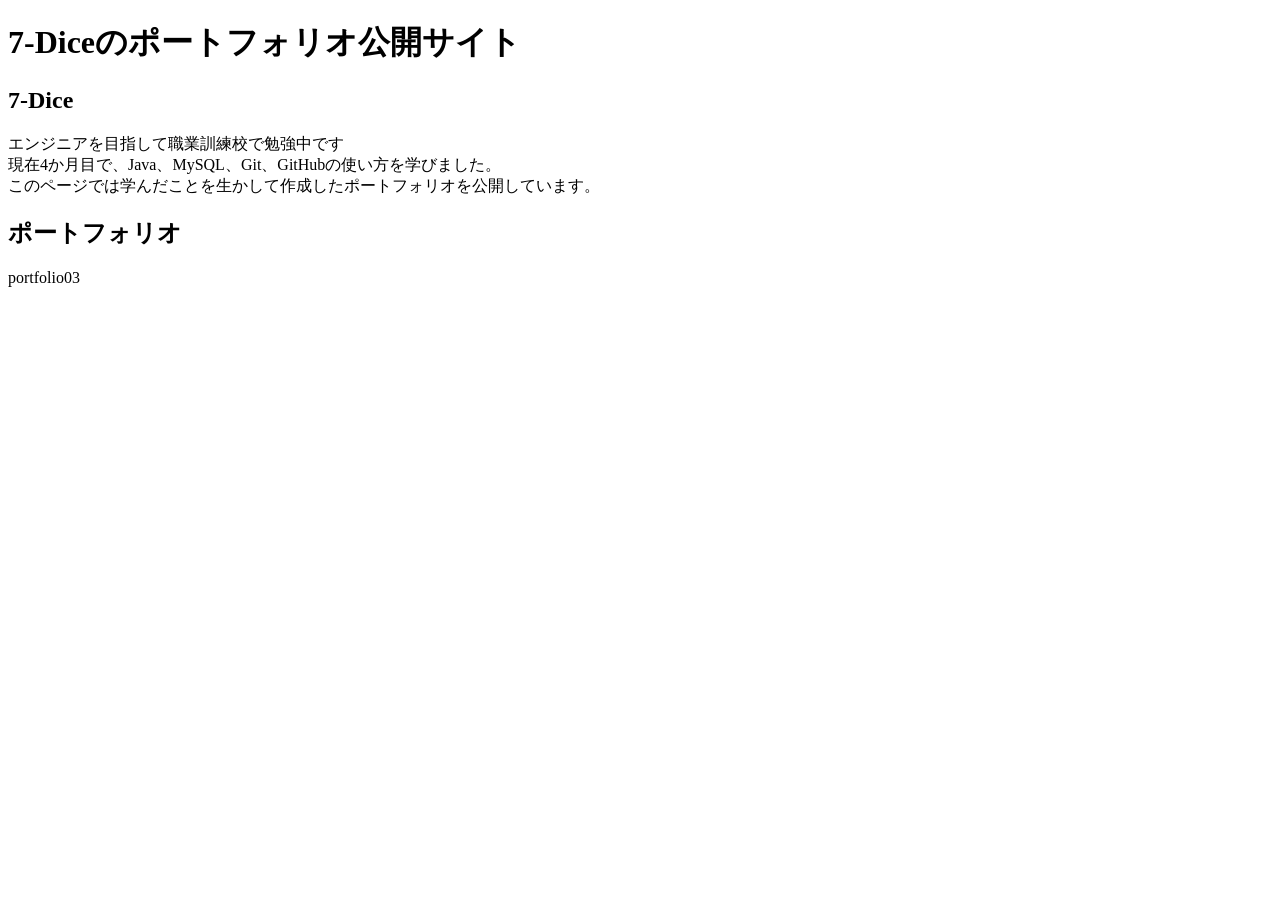
==== index.html @ d905301f "Add initial HTML structure for portfolio site" ====
<!DOCTYPE html>
<html lang="ja">
<head>
    <meta charset="UTF-8">
    <meta name="viewport" content="width=device-width, initial-scale=1.0">
    <title>ポートフォリオ公開サイト</title>
</head>
<body>
    <h1>7-Diceのポートフォリオ公開サイト</h1>
    <h2>7-Dice</h2>
    <p>
        エンジニアを目指して職業訓練校で勉強中です<br>
        現在4か月目で、Java、MySQL、Git、GitHubの使い方を学びました。<br>
        このページでは学んだことを生かして作成したポートフォリオを公開しています。
    </p>
    <h2>ポートフォリオ</h2>
    <p>portfolio03</p>
</body>
</html>
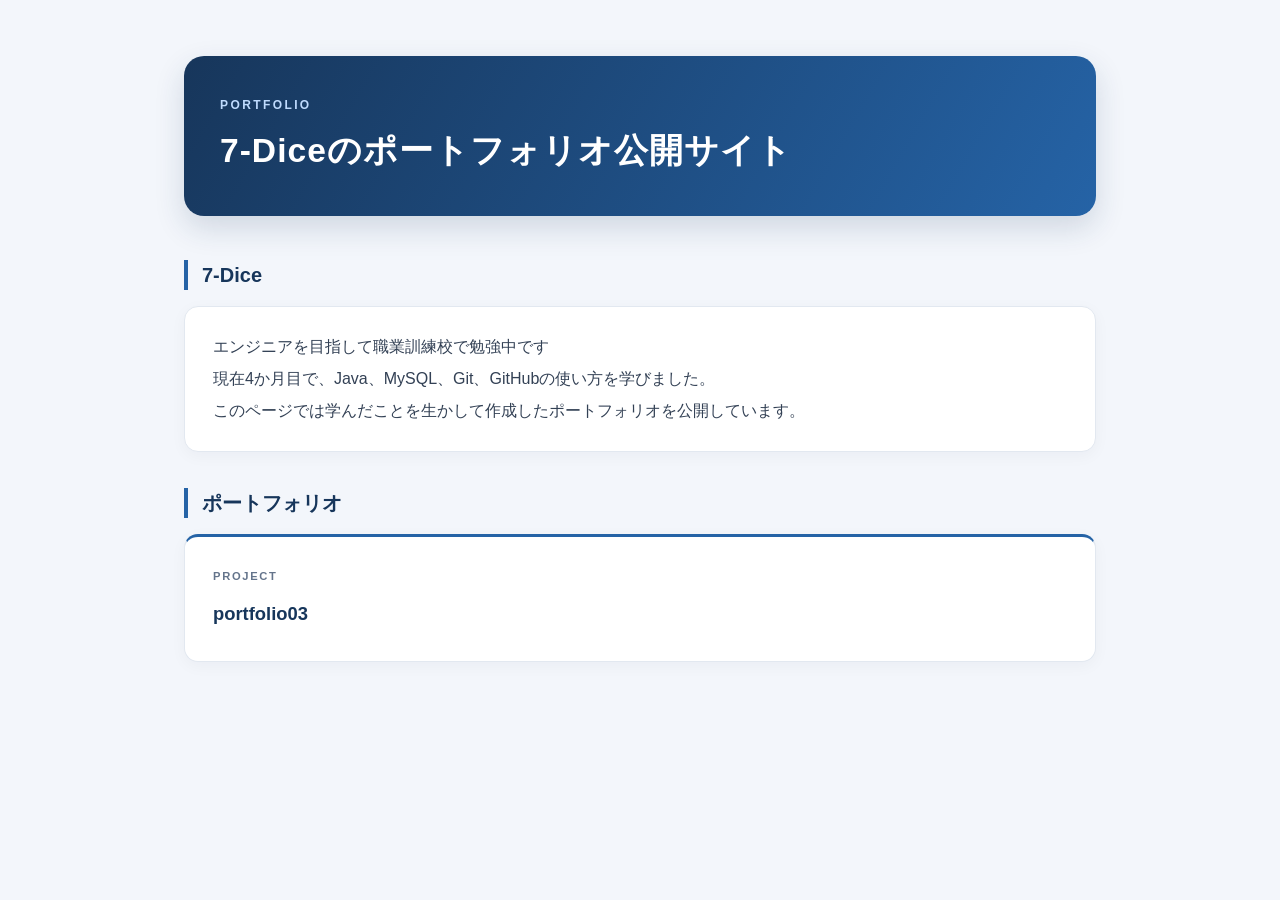
==== commit eaa6ddcc: "feat: CSS追加 CSS追加、index.htmlに以下の変更を実施 - headタグ内にlinkタグ追加 - pタグにclass追加" ====
--- a/index.html
+++ b/index.html
@@ -3,7 +3,7 @@
 <head>
     <meta charset="UTF-8">
     <meta name="viewport" content="width=device-width, initial-scale=1.0">
-    <title>ポートフォリオ公開サイト</title>
+	<link rel="stylesheet" href="lib/style.css">
 </head>
 <body>
     <h1>7-Diceのポートフォリオ公開サイト</h1>
@@ -14,6 +14,6 @@
         このページでは学んだことを生かして作成したポートフォリオを公開しています。
     </p>
     <h2>ポートフォリオ</h2>
-    <p>portfolio03</p>
+    <p class="portfolio-card">portfolio03</p>
 </body>
 </html>
--- a/lib/style.css
+++ b/lib/style.css
@@ -0,0 +1,140 @@
+@charset "UTF-8";
+/* 余白や枠線を含めて、要素のサイズを計算する */
+* {
+    box-sizing: border-box;
+}
+
+/* ページ全体の背景 */
+html {
+    min-height: 100%;
+    background-color: #f3f6fb;
+}
+
+/* コンテンツを中央に配置する */
+body {
+    max-width: 960px;
+    margin: 0 auto;
+    padding: 56px 24px 80px;
+
+    font-family: "Segoe UI", "Hiragino Kaku Gothic ProN",
+        "Yu Gothic", Meiryo, sans-serif;
+
+    color: #334155;
+    line-height: 1.8;
+    overflow-wrap: anywhere;
+}
+
+/* サイトのタイトル */
+h1 {
+    margin: 0 0 44px;
+    padding: 40px 36px;
+    border-radius: 20px;
+
+    background: linear-gradient(120deg, #17365b, #2563a6);
+    box-shadow: 0 12px 30px rgba(23, 54, 91, 0.16);
+
+    color: #ffffff;
+    font-size: clamp(1.5rem, 3.5vw, 2.1rem);
+    line-height: 1.5;
+    letter-spacing: 0.03em;
+}
+
+/* タイトルの上に添える小さなラベル */
+h1::before {
+    content: "PORTFOLIO";
+    display: block;
+    margin-bottom: 12px;
+
+    color: #bfdbfe;
+    font-size: 0.75rem;
+    font-weight: 600;
+    letter-spacing: 0.2em;
+}
+
+/* 「自己紹介」「ポートフォリオ」の見出し */
+h2 {
+    margin: 36px 0 16px;
+    padding-left: 14px;
+    border-left: 4px solid #2563a6;
+
+    color: #17365b;
+    font-size: 1.25rem;
+    line-height: 1.5;
+}
+
+/* 本文を白いカードとして表示する */
+p {
+    margin: 0;
+    padding: 24px 28px;
+
+    border: 1px solid #e2e8f0;
+    border-radius: 14px;
+    background-color: #ffffff;
+    box-shadow: 0 4px 16px rgba(15, 23, 42, 0.04);
+
+    line-height: 2;
+}
+
+/* 作品紹介用のカード */
+.portfolio-card {
+    padding: 28px;
+    border-top: 3px solid #2563a6;
+
+    color: #17365b;
+    font-size: 1.15rem;
+    font-weight: 700;
+}
+
+/* 作品名の上に添える小さなラベル */
+.portfolio-card::before {
+    content: "PROJECT";
+    display: block;
+    margin-bottom: 8px;
+
+    color: #64748b;
+    font-size: 0.7rem;
+    font-weight: 600;
+    letter-spacing: 0.15em;
+}
+
+/* リンクを追加した場合の見た目 */
+a {
+    color: #1d5c9f;
+    text-decoration-thickness: 1px;
+    text-underline-offset: 4px;
+}
+
+/* リンクにマウスを乗せたとき */
+a:hover {
+    color: #123b68;
+    text-decoration-thickness: 2px;
+}
+
+/* キーボードでリンクを選択したとき */
+a:focus-visible {
+    outline: 3px solid #2563a6;
+    outline-offset: 5px;
+}
+
+/* スマートフォンなど、画面が狭い場合 */
+@media (max-width: 600px) {
+    body {
+        padding: 28px 16px 48px;
+    }
+
+    h1 {
+        margin-bottom: 32px;
+        padding: 28px 20px;
+        border-radius: 16px;
+    }
+
+    h2 {
+        margin-top: 28px;
+        font-size: 1.1rem;
+    }
+
+    p,
+    .portfolio-card {
+        padding: 20px;
+    }
+}
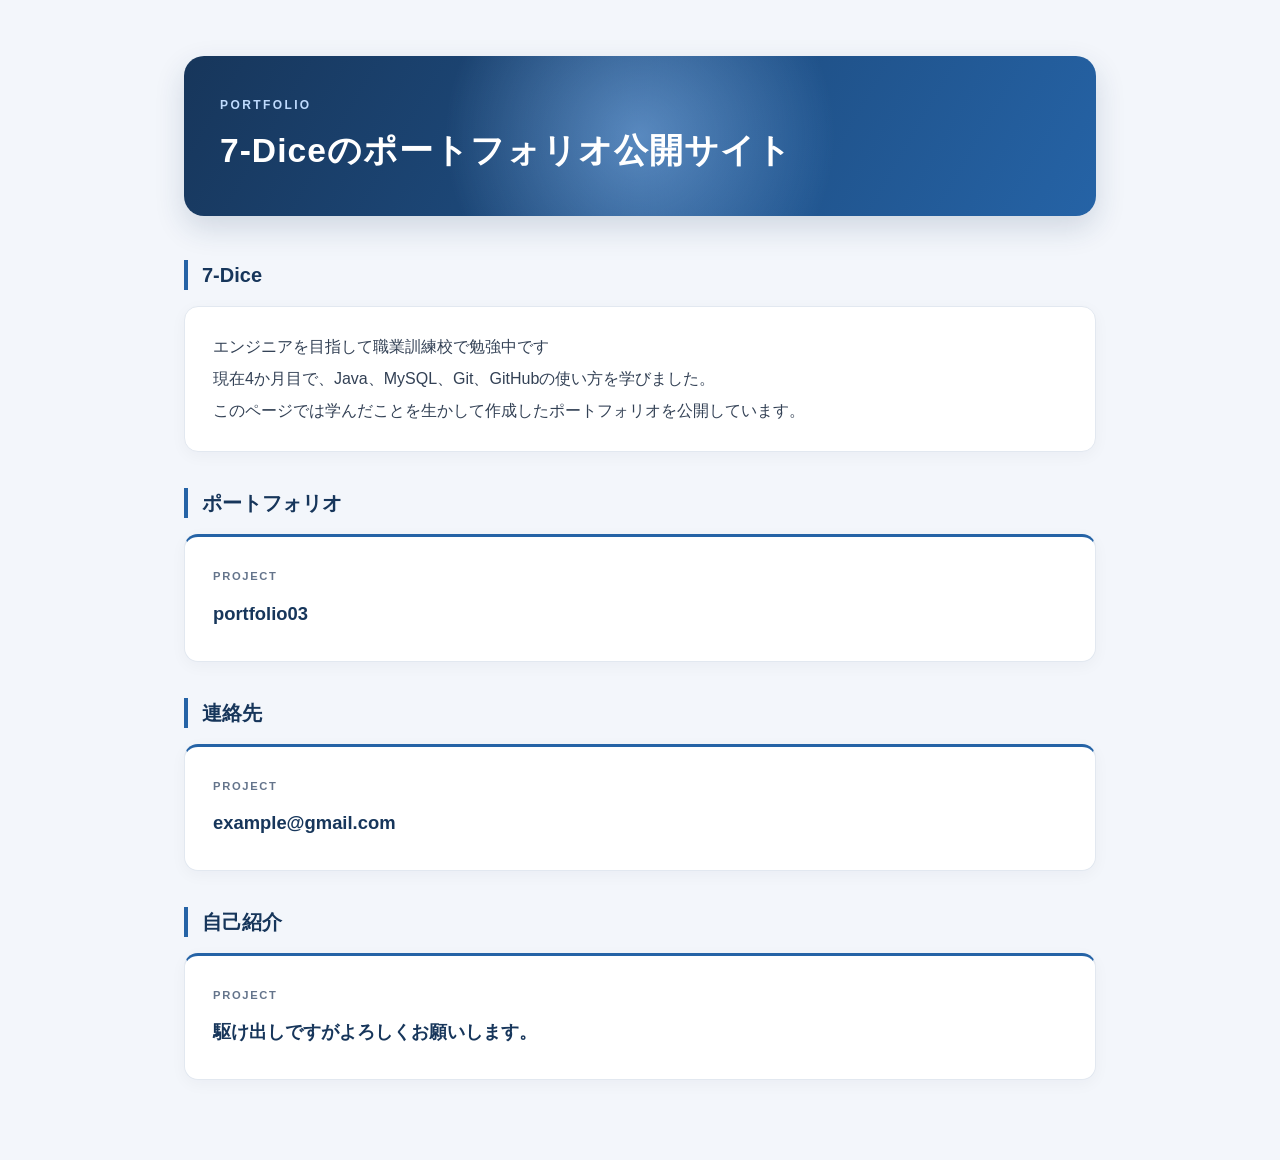
==== commit 02040521: "feat: JavaScript実装 - JS実装およびCSS手直し - 表示内容一部追加" ====
--- a/index.html
+++ b/index.html
@@ -15,5 +15,10 @@
     </p>
     <h2>ポートフォリオ</h2>
     <p class="portfolio-card">portfolio03</p>
+	<h2>連絡先</h2>
+	<p class="portfolio-card">example@gmail.com</p>
+	<h2>自己紹介</h2>
+	<p class="portfolio-card">駆け出しですがよろしくお願いします。</p>
+	<script src="lib/script.js"></script>
 </body>
 </html>
--- a/lib/style.css
+++ b/lib/style.css
@@ -1,4 +1,3 @@
-@charset "UTF-8";
 /* 余白や枠線を含めて、要素のサイズを計算する */
 * {
     box-sizing: border-box;
@@ -15,10 +14,8 @@
     max-width: 960px;
     margin: 0 auto;
     padding: 56px 24px 80px;
-
     font-family: "Segoe UI", "Hiragino Kaku Gothic ProN",
         "Yu Gothic", Meiryo, sans-serif;
-
     color: #334155;
     line-height: 1.8;
     overflow-wrap: anywhere;
@@ -29,10 +26,8 @@
     margin: 0 0 44px;
     padding: 40px 36px;
     border-radius: 20px;
-
     background: linear-gradient(120deg, #17365b, #2563a6);
     box-shadow: 0 12px 30px rgba(23, 54, 91, 0.16);
-
     color: #ffffff;
     font-size: clamp(1.5rem, 3.5vw, 2.1rem);
     line-height: 1.5;
@@ -44,7 +39,6 @@
     content: "PORTFOLIO";
     display: block;
     margin-bottom: 12px;
-
     color: #bfdbfe;
     font-size: 0.75rem;
     font-weight: 600;
@@ -56,7 +50,6 @@
     margin: 36px 0 16px;
     padding-left: 14px;
     border-left: 4px solid #2563a6;
-
     color: #17365b;
     font-size: 1.25rem;
     line-height: 1.5;
@@ -66,12 +59,10 @@
 p {
     margin: 0;
     padding: 24px 28px;
-
     border: 1px solid #e2e8f0;
     border-radius: 14px;
     background-color: #ffffff;
     box-shadow: 0 4px 16px rgba(15, 23, 42, 0.04);
-
     line-height: 2;
 }
 
@@ -79,7 +70,6 @@
 .portfolio-card {
     padding: 28px;
     border-top: 3px solid #2563a6;
-
     color: #17365b;
     font-size: 1.15rem;
     font-weight: 700;
@@ -90,7 +80,6 @@
     content: "PROJECT";
     display: block;
     margin-bottom: 8px;
-
     color: #64748b;
     font-size: 0.7rem;
     font-weight: 600;
@@ -104,13 +93,11 @@
     text-underline-offset: 4px;
 }
 
-/* リンクにマウスを乗せたとき */
 a:hover {
     color: #123b68;
     text-decoration-thickness: 2px;
 }
 
-/* キーボードでリンクを選択したとき */
 a:focus-visible {
     outline: 3px solid #2563a6;
     outline-offset: 5px;
@@ -137,4 +124,128 @@
     .portfolio-card {
         padding: 20px;
     }
-}+}
+
+
+/* =========================================================
+   JavaScript と組み合わせた演出
+   ========================================================= */
+
+/* ダークモードの切り替えボタン */
+.theme-toggle {
+    display: block;
+    margin: 0 0 18px auto;
+    padding: 10px 18px;
+    border: 1px solid #cbd5e1;
+    border-radius: 999px;
+    background: #ffffff;
+    color: #17365b;
+    font: inherit;
+    font-size: 0.9rem;
+    font-weight: 700;
+    cursor: pointer;
+    transition: background-color 0.2s, transform 0.2s;
+}
+
+.theme-toggle:hover {
+    background-color: #e8f1ff;
+    transform: translateY(-2px);
+}
+
+.theme-toggle:focus-visible {
+    outline: 3px solid #2563a6;
+    outline-offset: 3px;
+}
+
+/* タイトル上をマウスが動くと光の位置が変わる */
+h1 {
+    background:
+        radial-gradient(circle at var(--mouse-x, 50%) var(--mouse-y, 50%),
+            rgba(147, 197, 253, 0.5), transparent 42%),
+        linear-gradient(120deg, #17365b, #2563a6);
+}
+
+/* 画面内に入ると、ふわっと表示する */
+.js-enabled .reveal {
+    opacity: 0;
+    transform: translateY(22px);
+    transition: opacity 0.7s ease, transform 0.7s ease;
+}
+
+.js-enabled .reveal.is-visible {
+    opacity: 1;
+    transform: translateY(0);
+}
+
+/* 作品カードはマウスを乗せると少し浮く */
+.portfolio-card {
+    transition: box-shadow 0.25s ease, transform 0.25s ease,
+        opacity 0.7s ease;
+}
+
+.portfolio-card.is-visible:hover {
+    transform: translateY(-5px);
+    box-shadow: 0 12px 32px rgba(23, 54, 91, 0.16);
+}
+
+/* ダークモード */
+html.dark {
+    background-color: #0b1220;
+}
+
+.dark body {
+    color: #cbd5e1;
+}
+
+.dark h2 {
+    color: #bfdbfe;
+    border-left-color: #60a5fa;
+}
+
+.dark p {
+    background-color: #182337;
+    color: #e2e8f0;
+    border-color: #334155;
+    box-shadow: 0 5px 18px rgba(0, 0, 0, 0.2);
+}
+
+.dark .portfolio-card {
+    border-top-color: #60a5fa;
+}
+
+.dark .portfolio-card::before {
+    color: #94a3b8;
+}
+
+.dark .theme-toggle {
+    color: #e2e8f0;
+    background-color: #1e293b;
+    border-color: #475569;
+}
+
+.dark .theme-toggle:hover {
+    background-color: #334155;
+}
+
+.dark a {
+    color: #93c5fd;
+}
+
+/* アニメーションを控えたい設定の人には、動かさず表示する */
+@media (prefers-reduced-motion: reduce) {
+    .js-enabled .reveal {
+        opacity: 1;
+        transform: none;
+        transition: none;
+    }
+
+    .theme-toggle,
+    .portfolio-card {
+        transition: none;
+    }
+
+    .theme-toggle:hover,
+    .portfolio-card.is-visible:hover {
+        transform: none;
+    }
+}
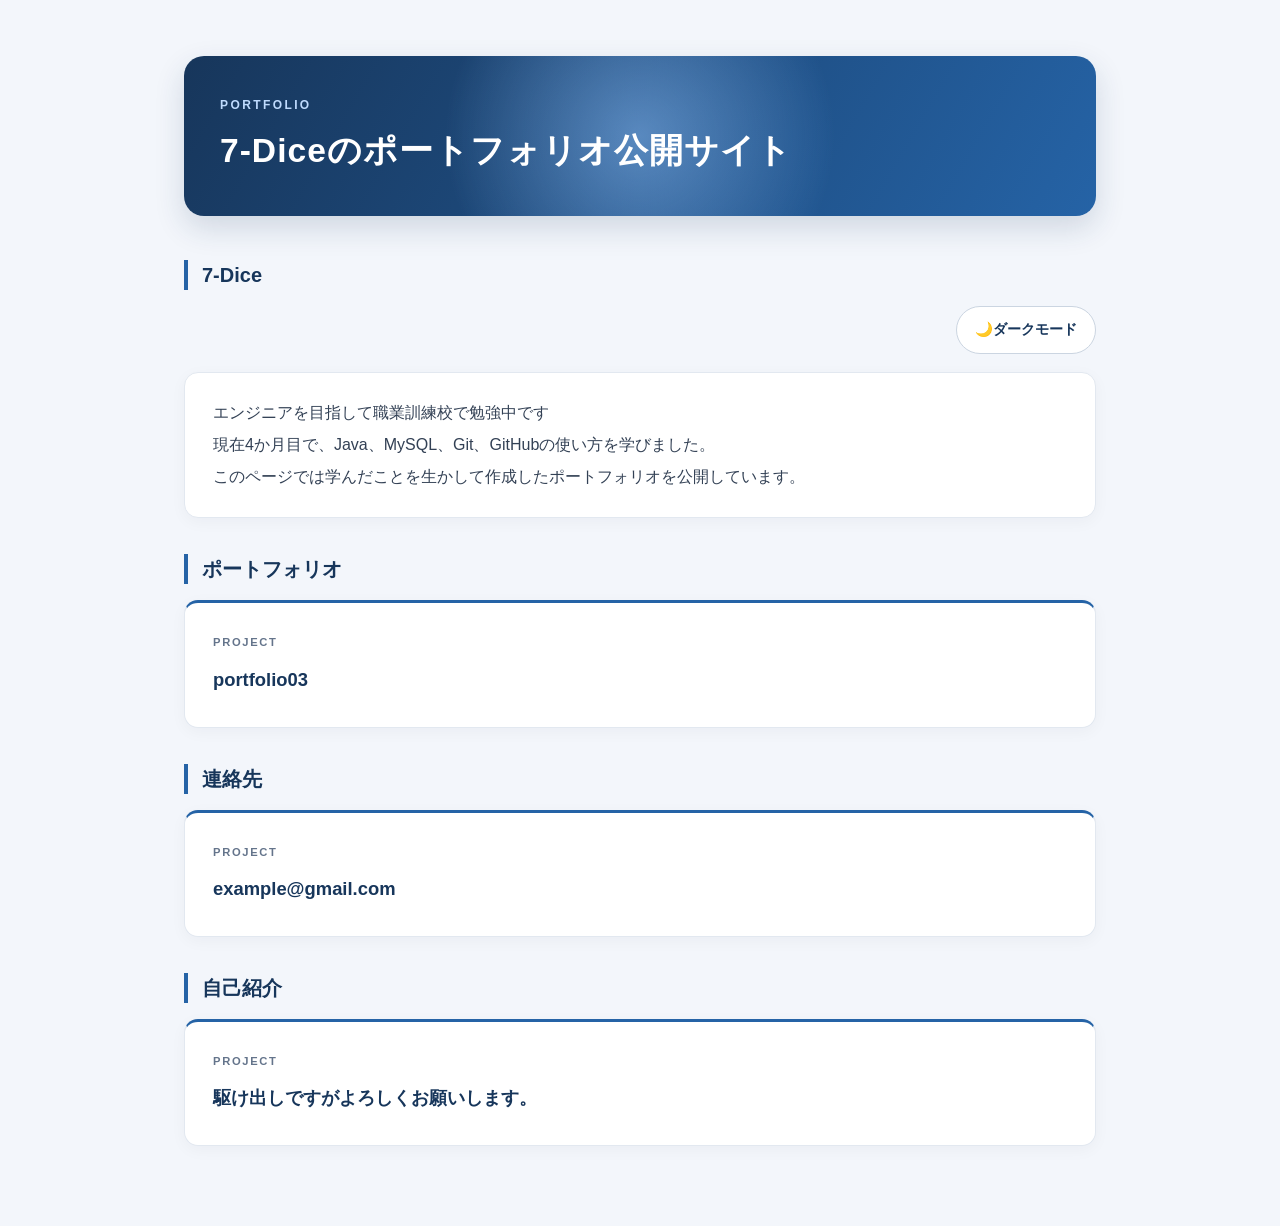
==== commit becdce90: "feat: HTML修正 軽微な修正、ダークモードボタン実装" ====
--- a/index.html
+++ b/index.html
@@ -7,17 +7,23 @@
 </head>
 <body>
     <h1>7-Diceのポートフォリオ公開サイト</h1>
-    <h2>7-Dice</h2>
+    <h2 class="reveal">7-Dice</h2>
+	
+	<button id="themeToggle" class="theme-toggle" type="button">
+		🌙ダークモード
+	</button>
+	
     <p>
         エンジニアを目指して職業訓練校で勉強中です<br>
         現在4か月目で、Java、MySQL、Git、GitHubの使い方を学びました。<br>
         このページでは学んだことを生かして作成したポートフォリオを公開しています。
     </p>
-    <h2>ポートフォリオ</h2>
+
+    <h2 class="reveal">ポートフォリオ</h2>
     <p class="portfolio-card">portfolio03</p>
-	<h2>連絡先</h2>
+	<h2 class="reveal">連絡先</h2>
 	<p class="portfolio-card">example@gmail.com</p>
-	<h2>自己紹介</h2>
+	<h2 class="reveal">自己紹介</h2>
 	<p class="portfolio-card">駆け出しですがよろしくお願いします。</p>
 	<script src="lib/script.js"></script>
 </body>
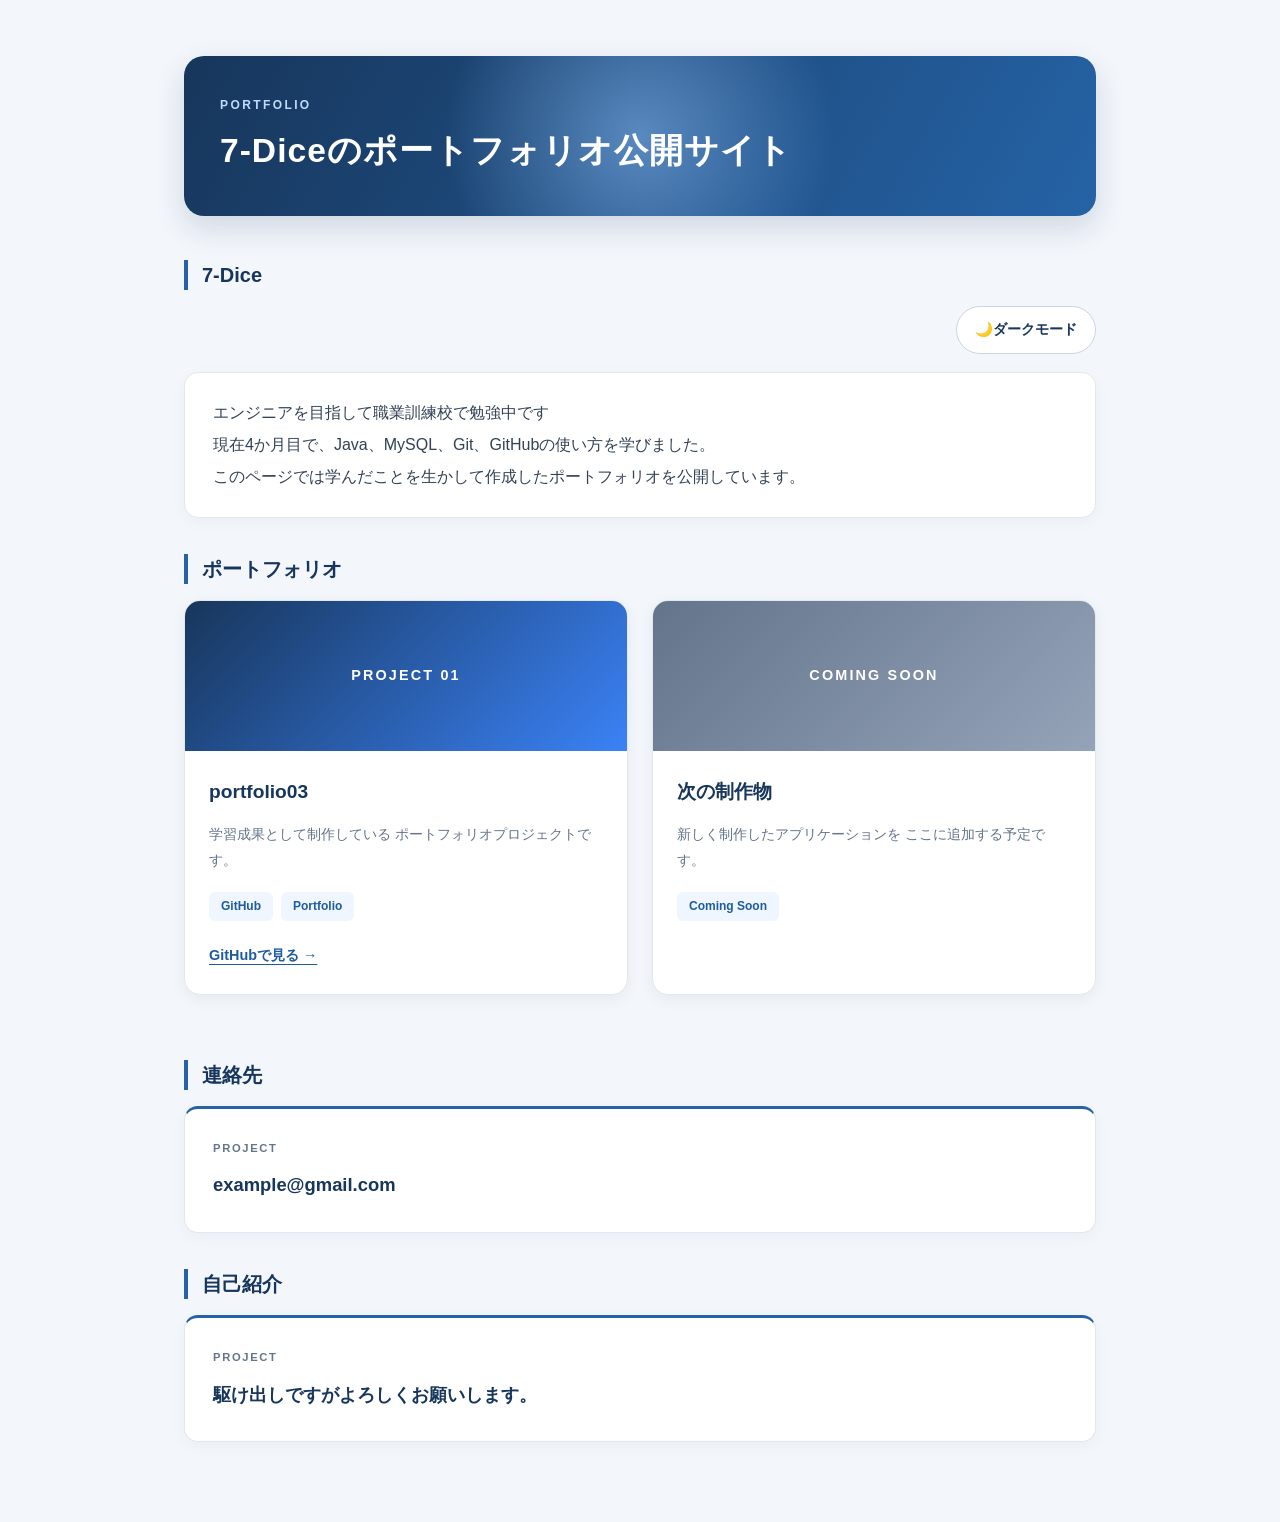
==== commit 6e4dc356: "feat: ポートフォリオ一覧のカード化" ====
--- a/index.html
+++ b/index.html
@@ -20,11 +20,56 @@
     </p>
 
     <h2 class="reveal">ポートフォリオ</h2>
-    <p class="portfolio-card">portfolio03</p>
+	
+	<div class="portfolio-grid">
+		    <!-- 作品1：portfolio03 -->
+		    <article class="portfolio-card reveal">
+		        <div class="portfolio-image">
+		            <span>PROJECT 01</span>
+		        </div>
+		        <div class="portfolio-content">
+		            <h3>portfolio03</h3>
+		            <p class="portfolio-description">
+		                学習成果として制作している
+		                ポートフォリオプロジェクトです。
+		            </p>
+		            <div class="portfolio-tags">
+		                <span>GitHub</span>
+		                <span>Portfolio</span>
+		            </div>
+		            <a class="portfolio-link"
+		               href="https://github.com/7-Dice/7-Dice.github.io"
+		               target="_blank"
+		               rel="noopener noreferrer">
+		                GitHubで見る →
+		            </a>
+		        </div>
+		    </article>
+
+		    <!-- 作品2：今後追加予定 -->
+		    <article class="portfolio-card reveal">
+		        <div class="portfolio-image portfolio-image-next">
+		            <span>COMING SOON</span>
+		        </div>
+		        <div class="portfolio-content">
+		            <h3>次の制作物</h3>
+		            <p class="portfolio-description">
+		                新しく制作したアプリケーションを
+		                ここに追加する予定です。
+		            </p>
+		            <div class="portfolio-tags">
+		                <span>Coming Soon</span>
+		            </div>
+		        </div>
+		    </article>
+		</div><br>
+	
 	<h2 class="reveal">連絡先</h2>
 	<p class="portfolio-card">example@gmail.com</p>
+	
 	<h2 class="reveal">自己紹介</h2>
 	<p class="portfolio-card">駆け出しですがよろしくお願いします。</p>
+	
 	<script src="lib/script.js"></script>
 </body>
 </html>
--- a/lib/style.css
+++ b/lib/style.css
@@ -249,3 +249,164 @@
         transform: none;
     }
 }
+
+
+/* ==========================================
+   ポートフォリオ一覧
+   ========================================== */
+
+/* カードを横並びにする */
+.portfolio-grid {
+    display: grid;
+    grid-template-columns: repeat(2, minmax(0, 1fr));
+    gap: 24px;
+}
+
+/* カード全体 */
+.portfolio-grid .portfolio-card {
+    padding: 0;
+    overflow: hidden;
+    background: #ffffff;
+    border: 1px solid #e2e8f0;
+    border-radius: 16px;
+    box-shadow: 0 4px 16px rgba(15, 23, 42, 0.06);
+    color: #334155;
+    font-size: 1rem;
+    font-weight: normal;
+    transition:
+        transform 0.25s ease,
+        box-shadow 0.25s ease,
+        opacity 0.7s ease;
+}
+
+/* 既存の擬似要素によるPROJECT表示を無効化 */
+.portfolio-grid .portfolio-card::before {
+    content: none;
+}
+
+/* カードのホバー演出 */
+.portfolio-grid .portfolio-card:hover {
+    transform: translateY(-5px);
+    box-shadow: 0 12px 32px rgba(23, 54, 91, 0.15);
+}
+
+/* カード上部の画像領域 */
+.portfolio-image {
+    display: flex;
+    align-items: center;
+    justify-content: center;
+    height: 150px;
+    background: linear-gradient(135deg, #17365b, #3b82f6);
+    color: white;
+    font-size: 0.9rem;
+    font-weight: 700;
+    letter-spacing: 0.15em;
+}
+
+/* 制作予定カード */
+.portfolio-image-next {
+    background: linear-gradient(135deg, #64748b, #94a3b8);
+}
+
+/* カード本文 */
+.portfolio-content {
+    padding: 24px;
+}
+
+.portfolio-content h3 {
+    margin: 0 0 12px;
+    color: #17365b;
+    font-size: 1.2rem;
+}
+
+/* 作品の説明文 */
+.portfolio-grid .portfolio-description {
+    margin: 0 0 18px;
+    padding: 0;
+    border: none;
+    border-radius: 0;
+    background: transparent;
+    box-shadow: none;
+    color: #64748b;
+    font-size: 0.9rem;
+    font-weight: normal;
+    line-height: 1.8;
+}
+
+/* 使用技術タグ */
+.portfolio-tags {
+    display: flex;
+    flex-wrap: wrap;
+    gap: 8px;
+    margin-bottom: 20px;
+}
+
+.portfolio-tags span {
+    padding: 4px 12px;
+    border-radius: 6px;
+    background: #eff6ff;
+    color: #1d5c9f;
+    font-size: 0.75rem;
+    font-weight: 600;
+}
+
+/* GitHubへのリンク */
+.portfolio-link {
+    display: inline-block;
+    font-size: 0.9rem;
+    font-weight: 700;
+}
+
+/* ==========================================
+   ダークモード対応
+   ========================================== */
+
+.dark .portfolio-grid .portfolio-card {
+    background: #182337;
+    border-color: #334155;
+    color: #e2e8f0;
+}
+
+.dark .portfolio-content h3 {
+    color: #bfdbfe;
+}
+
+.dark .portfolio-grid .portfolio-description {
+    background: transparent;
+    color: #cbd5e1;
+    box-shadow: none;
+}
+
+.dark .portfolio-tags span {
+    background: #1e3a5f;
+    color: #bfdbfe;
+}
+
+/* ==========================================
+   レスポンシブ対応
+   ========================================== */
+
+@media (max-width: 600px) {
+    .portfolio-grid {
+        grid-template-columns: 1fr;
+    }
+
+    .portfolio-image {
+        height: 130px;
+    }
+
+    .portfolio-content {
+        padding: 20px;
+    }
+}
+
+/* アニメーション軽減設定 */
+@media (prefers-reduced-motion: reduce) {
+    .portfolio-grid .portfolio-card {
+        transition: none;
+    }
+
+    .portfolio-grid .portfolio-card:hover {
+        transform: none;
+    }
+}
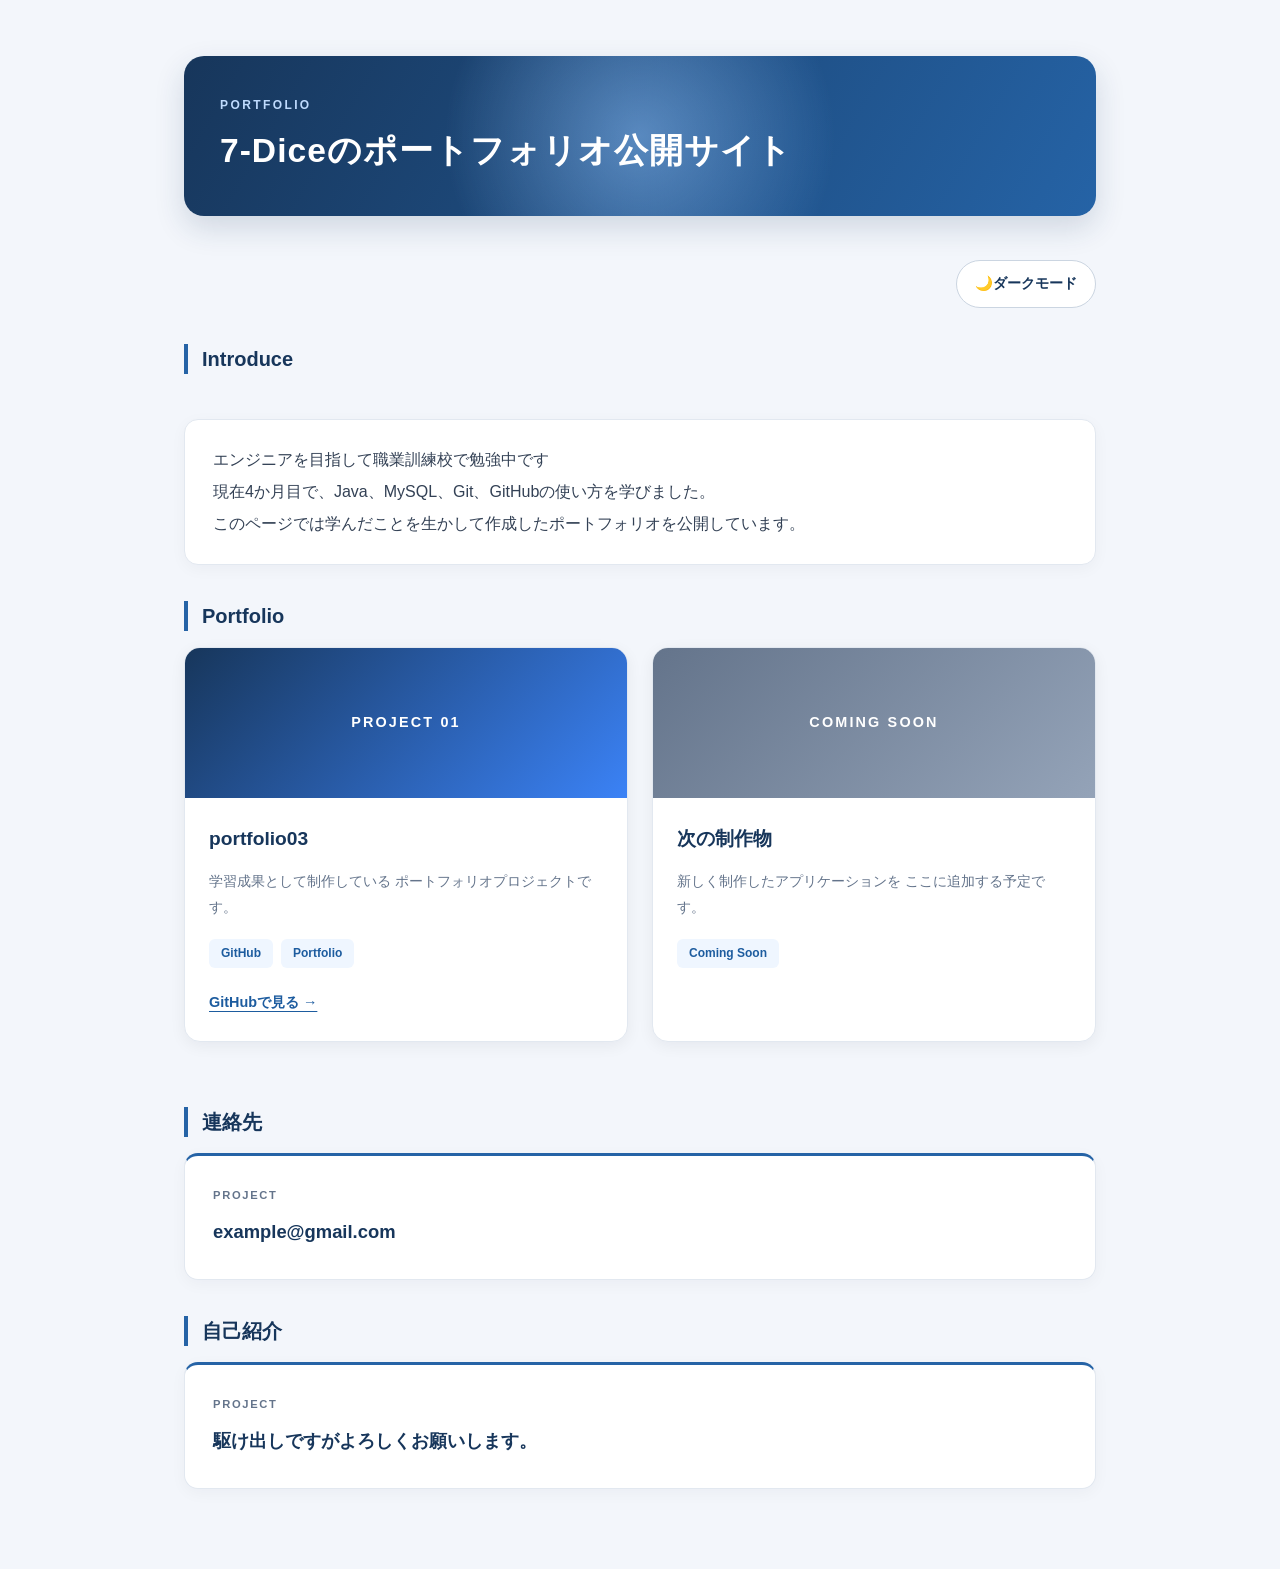
==== commit d58972b9: "chore: index.htmlのコンテンツ更新 - LV2見出しを変更" ====
--- a/index.html
+++ b/index.html
@@ -7,19 +7,19 @@
 </head>
 <body>
     <h1>7-Diceのポートフォリオ公開サイト</h1>
-    <h2 class="reveal">7-Dice</h2>
 	
 	<button id="themeToggle" class="theme-toggle" type="button">
 		🌙ダークモード
 	</button>
 	
-    <p>
-        エンジニアを目指して職業訓練校で勉強中です<br>
-        現在4か月目で、Java、MySQL、Git、GitHubの使い方を学びました。<br>
-        このページでは学んだことを生かして作成したポートフォリオを公開しています。
-    </p>
+    <h2 class="reveal">Introduce</h2><br>
+	<p>
+	    エンジニアを目指して職業訓練校で勉強中です<br>
+	    現在4か月目で、Java、MySQL、Git、GitHubの使い方を学びました。<br>
+	    このページでは学んだことを生かして作成したポートフォリオを公開しています。
+	</p>
 
-    <h2 class="reveal">ポートフォリオ</h2>
+    <h2 class="reveal">Portfolio</h2>
 	
 	<div class="portfolio-grid">
 		    <!-- 作品1：portfolio03 -->
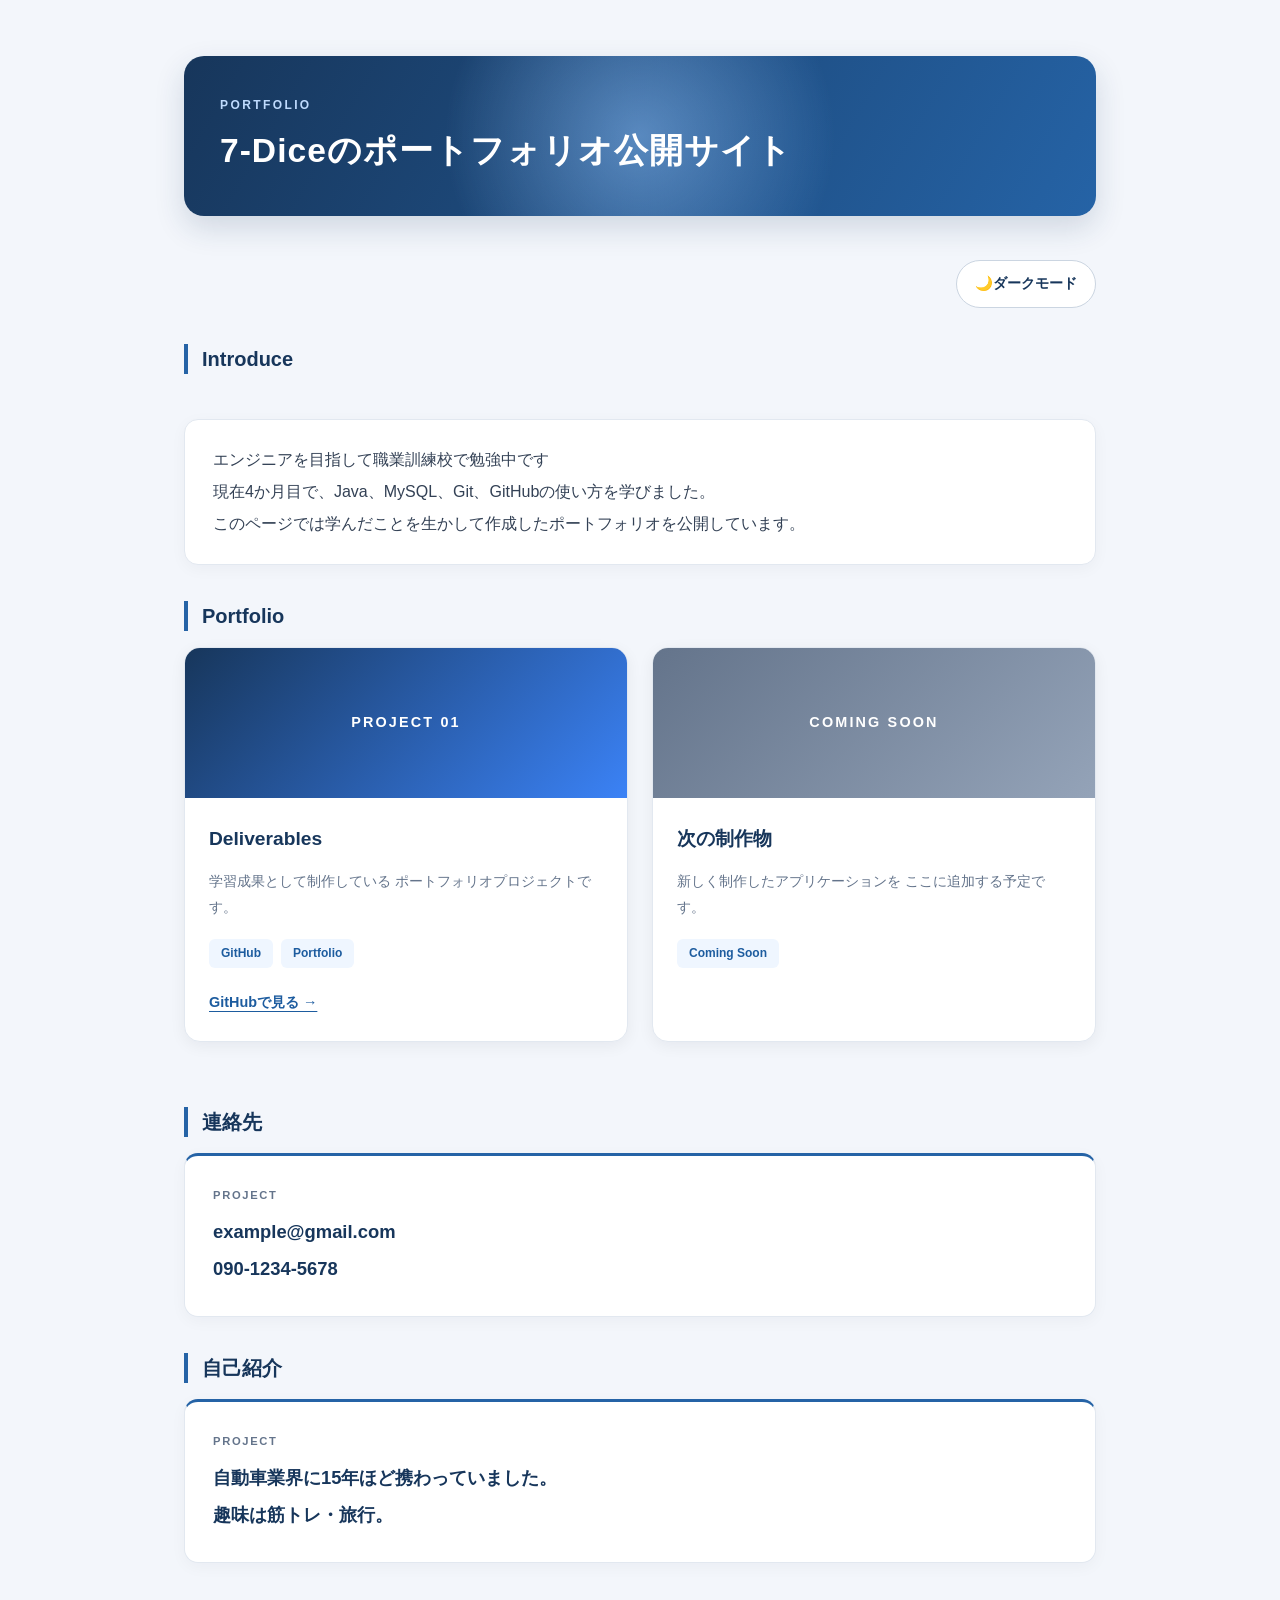
==== commit 9b062d0e: "chore: 表示内容変更 ノーコードで表示内容のみを変更。" ====
--- a/index.html
+++ b/index.html
@@ -28,7 +28,7 @@
 		            <span>PROJECT 01</span>
 		        </div>
 		        <div class="portfolio-content">
-		            <h3>portfolio03</h3>
+		            <h3>Deliverables</h3>
 		            <p class="portfolio-description">
 		                学習成果として制作している
 		                ポートフォリオプロジェクトです。
@@ -65,10 +65,13 @@
 		</div><br>
 	
 	<h2 class="reveal">連絡先</h2>
-	<p class="portfolio-card">example@gmail.com</p>
+	<p class="portfolio-card">example@gmail.com<br>
+	090-1234-5678</p>
 	
 	<h2 class="reveal">自己紹介</h2>
-	<p class="portfolio-card">駆け出しですがよろしくお願いします。</p>
+	<p class="portfolio-card">自動車業界に15年ほど携わっていました。<br>
+		趣味は筋トレ・旅行。
+	</p>
 	
 	<script src="lib/script.js"></script>
 </body>
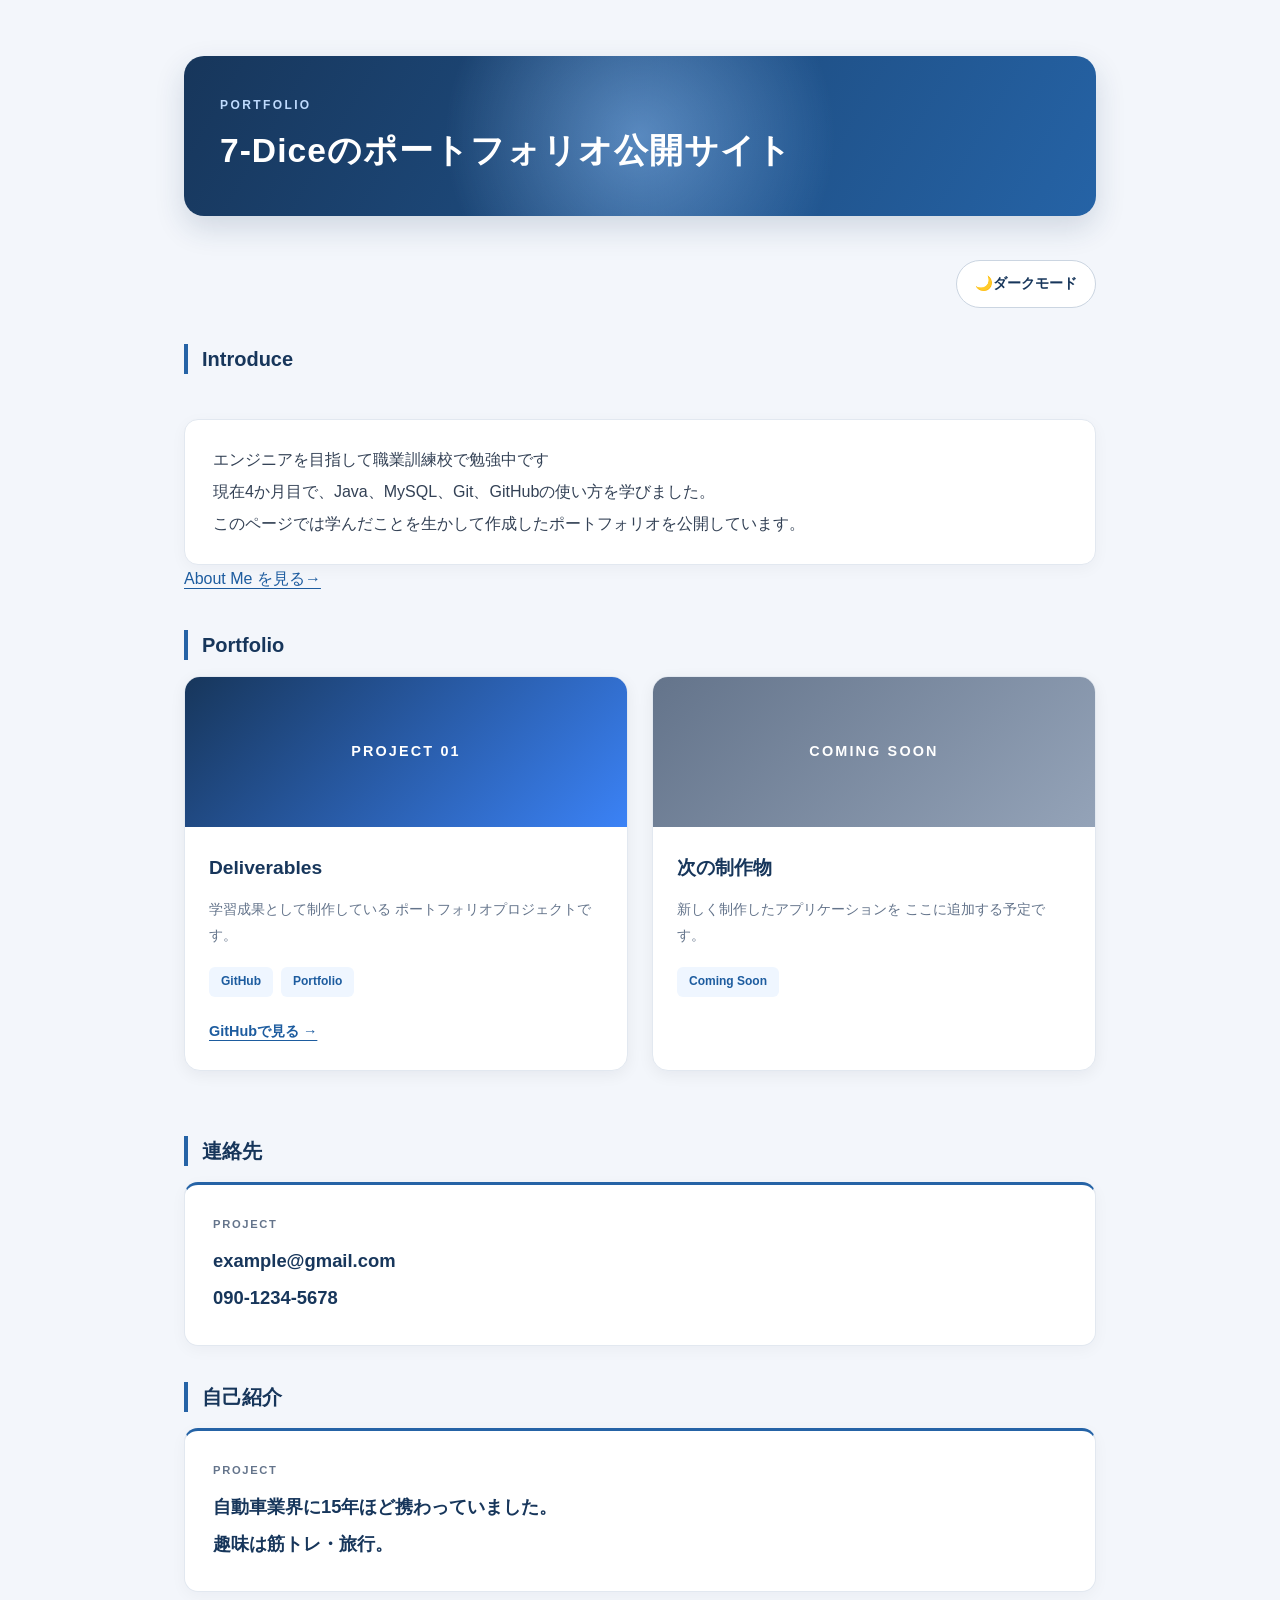
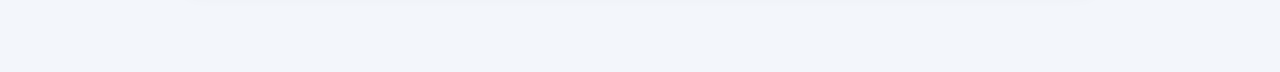
==== commit c2e2c27a: "feat: issues#7作業 - トップページにAboutMeページへの遷移を追加 - AboutMeページの実装&トップページへの遷移OK - 既存のindex.htmlは最小限の変更 - CS" ====
--- a/index.html
+++ b/index.html
@@ -18,7 +18,8 @@
 	    現在4か月目で、Java、MySQL、Git、GitHubの使い方を学びました。<br>
 	    このページでは学んだことを生かして作成したポートフォリオを公開しています。
 	</p>
-
+	
+	<a href="aboutme.html">About Me を見る→</a>
     <h2 class="reveal">Portfolio</h2>
 	
 	<div class="portfolio-grid">
